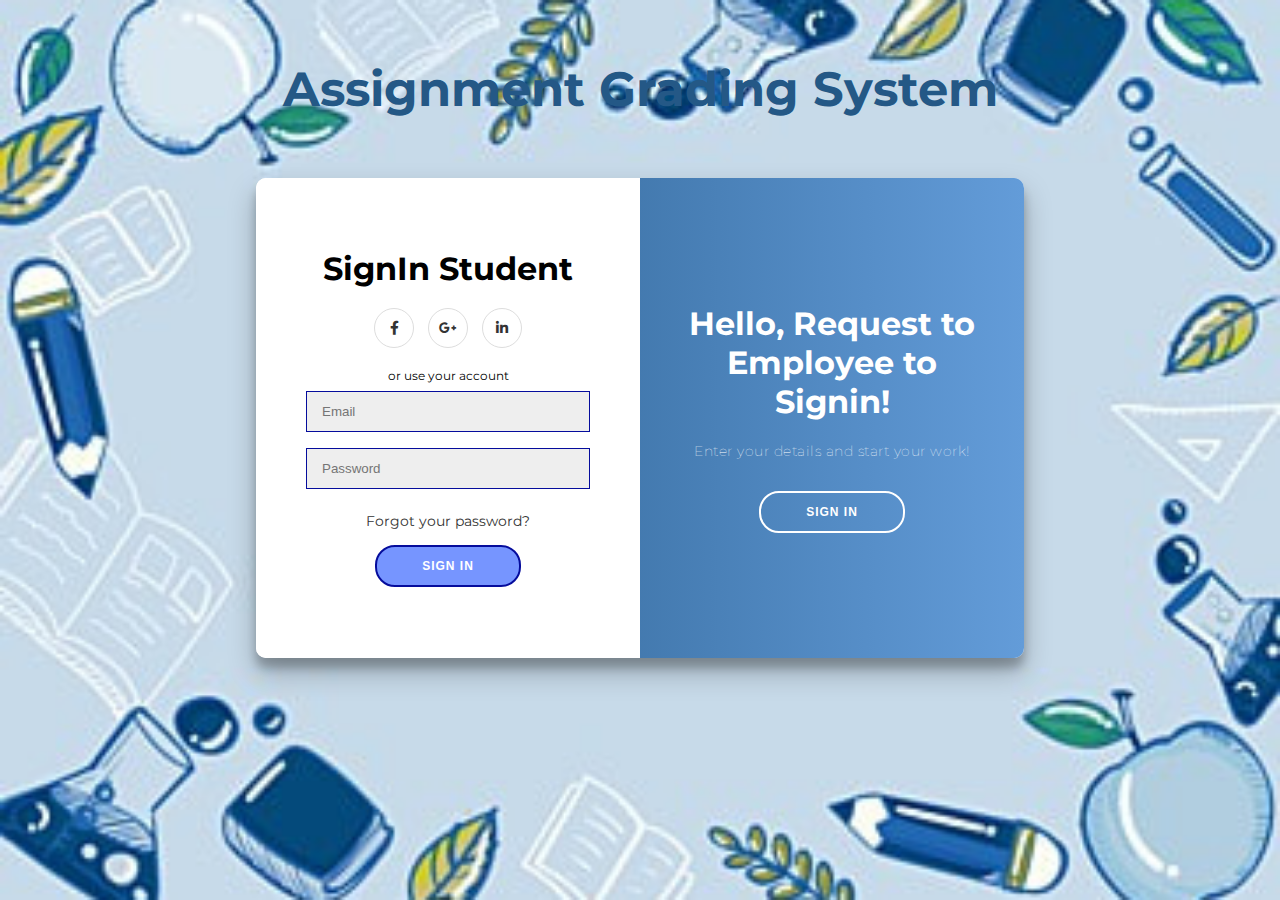
==== src/main/webapp/index.html @ 09702322 "first commit" ====
<!DOCTYPE html>
<html lang="en">
<head>
  <meta charset="UTF-8">
  <meta name="viewport" content="width=device-width, initial-scale=1.0">
  <title>WELCOME TO LMS</title>
  <link rel='stylesheet' href='https://cdnjs.cloudflare.com/ajax/libs/font-awesome/5.14.0/css/all.min.css'>
  <link rel="stylesheet" href="./style.css">
</head>
<body>
  <header>
    <h1>Assignment Grading System</h1>
  </header>
  
  <div class="container" id="container">
    <div class="form-container sign-in1-container">
      <form action="dashboard.html" method="GET">
        <h1>SignIn Teacher</h1>
        <div class="social-container">
          <a href="#" class="social"><i class="fab fa-facebook-f"></i></a>
          <a href="#" class="social"><i class="fab fa-google-plus-g"></i></a>
          <a href="#" class="social"><i class="fab fa-linkedin-in"></i></a>
        </div>
        <span>or use your ID and Password for SignIn</span>
        <input type="email" placeholder="Email" required />
        <input type="password" placeholder="Password" required />
        <a href="#">Forgot your password?</a>
        <button type="submit">Sign In</button>
      </form>
    </div>
    
    <div class="form-container sign-in-container">
      <form action="dashboard.html" method="GET">
        <h1>SignIn Student</h1>
        <div class="social-container">
          <a href="#" class="social"><i class="fab fa-facebook-f"></i></a>
          <a href="#" class="social"><i class="fab fa-google-plus-g"></i></a>
          <a href="#" class="social"><i class="fab fa-linkedin-in"></i></a>
        </div>
        <span>or use your account</span>
        <input type="email" placeholder="Email" required />
        <input type="password" placeholder="Password" required />
        <a href="#">Forgot your password?</a>
        <button type="submit">Sign In</button>
      </form>
    </div>
    
    <div class="overlay-container">
      <div class="overlay">
        <div class="overlay-panel overlay-left">
          <h1>Welcome Back!</h1>
          <p>To keep connected with us please login with your personal info</p>
          <button class="ghost" id="signIn">Sign In</button>
        </div>
        <div class="overlay-panel overlay-right">
          <h1>Hello, Request to Employee to Signin!</h1>
          <p>Enter your details and start your work!</p>
          <button class="ghost" id="signIn1">Sign In</button>
        </div>
      </div>
    </div>
  </div>

  <script>
    const signIn1Button = document.getElementById('signIn1');
    const signInButton = document.getElementById('signIn');
    const container = document.getElementById('container');

    signIn1Button.addEventListener('click', () => {
      container.classList.add("right-panel-active");
    });

    signInButton.addEventListener('click', () => {
      container.classList.remove("right-panel-active");
    });
  </script>
</body>
</html>
---- src/main/webapp/style.css ----
@charset "UTF-8";

@import url('https://fonts.googleapis.com/css?family=Montserrat:400,800');

* {
    box-sizing: border-box;
}

body {
    background: url('./Images/study1.jpg') no-repeat center center fixed; /* Use relative path */
    background-size: cover;
    display: flex;
    flex-direction: column; /* Align header and container vertically */
    align-items: center; /* Center horizontally */
    font-family: 'Montserrat', sans-serif;
    height: 100vh;
    margin: 0;
}

header {
    text-align: center; /* Center header text */
    margin-bottom: 20px; /* Space between header and container */
    color: #245886; /* Set header text color */
    margin-top: 60px;
    font-size: 24px;
}

h1 {
    font-weight: bold;
    margin: 0;
}

h2 {
    text-align: center;
}

p {
    font-size: 14px;
    font-weight: 100;
    line-height: 20px;
    letter-spacing: 0.5px;
    margin: 20px 0 30px;
}

span {
    font-size: 12px;
}

a {
    color: #333;
    font-size: 14px;
    text-decoration: none;
    margin: 15px 0;
}

button {
    border-radius: 20px;
    border: 2px solid #050C9C;
    background-color: #7695FF;
    color: #FFFFFF;
    font-size: 12px;
    font-weight: bold;
    padding: 12px 45px;
    letter-spacing: 1px;
    text-transform: uppercase;
    transition: transform 80ms ease-in;
}

button:active {
    transform: scale(0.95);
}

button:focus {
    outline: none;
}

button.ghost {
    background-color: transparent;
    border-color: #FFFFFF;
}

form {
    background-color: #FFFFFF;
    display: flex;
    align-items: center;
    justify-content: center;
    flex-direction: column;
    padding: 0 50px;
    height: 100%;
    text-align: center;
}

input {
    background-color: #eee;
    border: 1.8px solid #050C9C;
    padding: 12px 15px;
    margin: 8px 0;
    width: 100%;
}

.container {
    background-color: #FFFFFF; /* Solid background for container */
    border-radius: 10px;
    box-shadow: 0 14px 28px rgba(0,0,0,0.25), 
                0 10px 10px rgba(0,0,0,0.22);
    position: relative;
    overflow: hidden;
    width: 768px;
    max-width: 100%;
    min-height: 480px;
    display: flex; /* Allow flex behavior for form containers */
    align-items: center; /* Center forms vertically */
    margin-top: 40px;
}

.form-container {
    position: absolute;
    top: 0;
    height: 100%;
    transition: all 0.6s ease-in-out;
}

.sign-in-container {
    left: 0;
    width: 50%;
    z-index: 2;
}

.container.right-panel-active .sign-in-container {
    transform: translateX(100%);
}

.sign-in1-container {
    left: 0;
    width: 50%;
    opacity: 0;
    z-index: 1;
}

.container.right-panel-active .sign-in1-container {
    transform: translateX(100%);
    opacity: 1;
    z-index: 5;
    animation: show 0.6s;
}

@keyframes show {
    0%, 49.99% {
        opacity: 0;
        z-index: 1;
    }
    
    50%, 100% {
        opacity: 1;
        z-index: 5;
    }
}

.overlay-container {
    position: absolute;
    top: 0;
    left: 50%;
    width: 50%;
    height: 100%;
    overflow: hidden;
    transition: transform 0.6s ease-in-out;
    z-index: 100;
}

.container.right-panel-active .overlay-container {
    transform: translateX(-100%);
}

.overlay {
    background: #245886;
    background: -webkit-linear-gradient(to right, #245886, #639CD9);
    background: linear-gradient(to right, #245886, #639CD9);
    background-repeat: no-repeat;
    background-size: cover;
    background-position: 0 0;
    color: #FFFFFF;
    position: relative;
    left: -100%;
    height: 100%;
    width: 200%;
    transform: translateX(0);
    transition: transform 0.6s ease-in-out;
}

.container.right-panel-active .overlay {
    transform: translateX(50%);
}

.overlay-panel {
    position: absolute;
    display: flex;
    align-items: center;
    justify-content: center;
    flex-direction: column;
    padding: 0 40px;
    text-align: center;
    top: 0;
    height: 100%;
    width: 50%;
    transform: translateX(0);
    transition: transform 0.6s ease-in-out;
}

.overlay-left {
    transform: translateX(-20%);
}

.container.right-panel-active .overlay-left {
    transform: translateX(0);
}

.overlay-right {
    right: 0;
    transform: translateX(0);
}

.container.right-panel-active .overlay-right {
    transform: translateX(20%);
}

.social-container {
    margin: 20px 0;
}

.social-container {
    margin: 20px 0;
}

.social-container a {
    border: 1px solid #DDDDDD;
    border-radius: 50%;
    display: inline-flex;
    justify-content: center;
    align-items: center;
    margin: 0 5px;
    height: 40px;
    width: 40px;
}
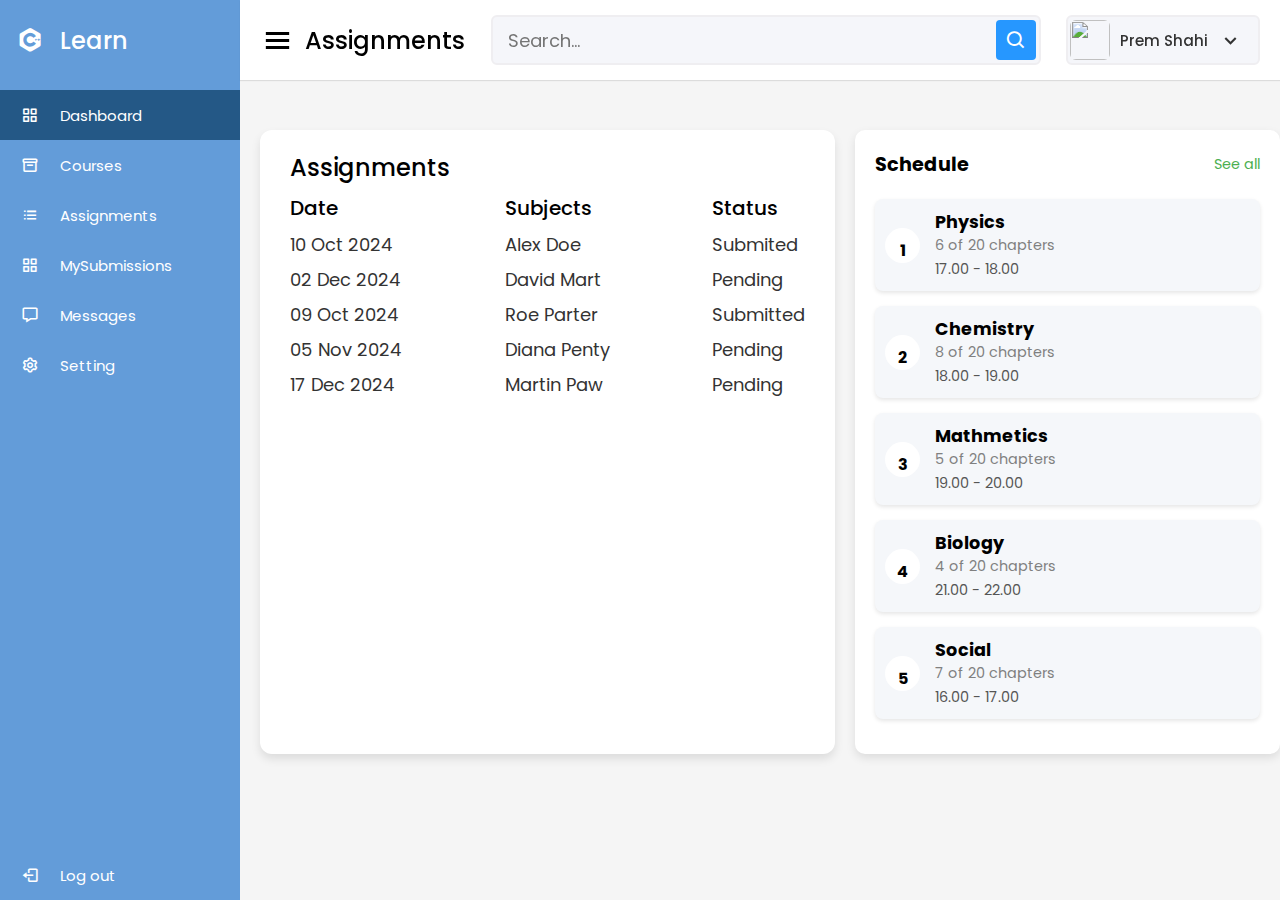
==== commit 6b2815fc: "Update index.html" ====
--- a/src/main/webapp/index.html
+++ b/src/main/webapp/index.html
@@ -1,78 +1,188 @@
 <!DOCTYPE html>
-<html lang="en">
+<!-- Coding by CodingNepal | www.codingnepalweb.com -->
+<html lang="en" dir="ltr">
 <head>
-  <meta charset="UTF-8">
-  <meta name="viewport" content="width=device-width, initial-scale=1.0">
-  <title>WELCOME TO LMS</title>
-  <link rel='stylesheet' href='https://cdnjs.cloudflare.com/ajax/libs/font-awesome/5.14.0/css/all.min.css'>
-  <link rel="stylesheet" href="./style.css">
+    <meta charset="UTF-8">
+    <title>Dashboard</title>
+    <link rel="stylesheet" href="style1.css">
+    <!-- Boxicons CDN Link -->
+    <link href='https://unpkg.com/boxicons@2.0.7/css/boxicons.min.css' rel='stylesheet'>
+    <meta name="viewport" content="width=device-width, initial-scale=1.0">
 </head>
-<body>
-  <header>
-    <h1>Assignment Grading System</h1>
-  </header>
-  
-  <div class="container" id="container">
-    <div class="form-container sign-in1-container">
-      <form action="dashboard.html" method="GET">
-        <h1>SignIn Teacher</h1>
-        <div class="social-container">
-          <a href="#" class="social"><i class="fab fa-facebook-f"></i></a>
-          <a href="#" class="social"><i class="fab fa-google-plus-g"></i></a>
-          <a href="#" class="social"><i class="fab fa-linkedin-in"></i></a>
+  <div class="sidebar">
+    <div class="logo-details">
+      <i class='bx bxl-c-plus-plus'></i>
+      <span class="logo_name">Learn</span>
+    </div>
+      <ul class="nav-links">
+        <li>
+          <a href="#" class="active">
+            <i class='bx bx-grid-alt' ></i>
+            <span class="links_name">Dashboard</span>
+          </a>
+        </li>
+        <li>
+          <a href="courses.html">
+            <i class='bx bx-box' ></i>
+            <span class="links_name">Courses</span>
+          </a>
+        </li>
+        <li>
+          <a href="assignmentslist.html">
+            <i class='bx bx-list-ul' ></i>
+            <span class="links_name">Assignments</span>
+          </a>
+        </li>
+        <li>
+            <a href="mysubmissions.html" >
+                <i class='bx bx-grid-alt'></i>
+                <span class="links_name">MySubmissions</span>
+            </a>
+        </li>
+       <li>
+          <a href="messages.html">
+            <i class='bx bx-message' ></i>
+            <span class="links_name">Messages</span>
+          </a>
+        </li>
+        <li>
+          <a href="#">
+            <i class='bx bx-cog' ></i>
+            <span class="links_name">Setting</span>
+          </a>
+        </li>
+        <li class="log_out">
+          <a href="#">
+            <i class='bx bx-log-out'></i>
+            <span class="links_name">Log out</span>
+          </a>
+        </li>
+      </ul>
+  </div>
+  <section class="home-section">
+    <nav>
+        <div class="sidebar-button">
+            <i class='bx bx-menu sidebarBtn'></i>
+            <span class="dashboard">Assignments</span>
         </div>
-        <span>or use your ID and Password for SignIn</span>
-        <input type="email" placeholder="Email" required />
-        <input type="password" placeholder="Password" required />
-        <a href="#">Forgot your password?</a>
-        <button type="submit">Sign In</button>
-      </form>
+        <div class="search-box">
+            <input type="text" placeholder="Search...">
+            <i class='bx bx-search'></i>
+        </div>
+        <div class="profile-details">
+            <img src="images/profile.jpg" alt="">
+            <span class="admin_name">Prem Shahi</span>
+            <i class='bx bx-chevron-down'></i>
+        </div>	
+    </nav>
+
+    <div class="home-content">
+      <div class="overview-boxes">
+        
+      </div>
+
+      <div class="sales-boxes">
+        <div class="recent-sales box">
+          <div class="title">Assignments</div>
+          <div class="sales-details">
+            <ul class="details">
+              <li class="topic">Date</li>
+              <li><a href="#">10 Oct 2024</a></li>
+              <li><a href="#">02 Dec 2024</a></li>
+              <li><a href="#">09 Oct 2024</a></li>
+              <li><a href="#">05 Nov 2024</a></li>
+              <li><a href="#">17 Dec 2024</a></li>
+              
+            </ul>
+            <ul class="details">
+            <li class="topic">Subjects</li>
+            <li><a href="#">Alex Doe</a></li>
+            <li><a href="#">David Mart</a></li>
+            <li><a href="#">Roe Parter</a></li>
+            <li><a href="#">Diana Penty</a></li>
+            <li><a href="#">Martin Paw</a></li>
+            
+          </ul>
+          <ul class="details">
+            <li class="topic">Status</li>
+            <li><a href="#">Submited</a></li>
+            <li><a href="#">Pending</a></li>
+            <li><a href="#">Submitted</a></li>
+            <li><a href="#">Pending</a></li>
+            <li><a href="#">Pending</a></li>
+            
+          </ul>
+         
+          </div>
+          </div>
+        
+        <div class="schedule-container">
+        <div class="header">
+            <h2>Schedule</h2>
+            <a href="#">See all</a>
+        </div>
+
+        <div class="card">
+            <div class="card-number">1</div>
+            <div class="card-info">
+                <h3>Physics</h3>
+                <p>6 of 20 chapters</p>
+                <span>17.00 - 18.00</span>
+            </div>
+        </div>
+
+        <div class="card">
+            <div class="card-number">2</div>
+            <div class="card-info">
+                <h3>Chemistry</h3>
+                <p>8 of 20 chapters</p>
+                <span>18.00 - 19.00</span>
+            </div>
+        </div>
+
+        <div class="card">
+            <div class="card-number">3</div>
+            <div class="card-info">
+                <h3>Mathmetics</h3>
+                <p>5 of 20 chapters</p>
+                <span>19.00 - 20.00</span>
+            </div>
+        </div>
+
+        <div class="card">
+            <div class="card-number">4</div>
+            <div class="card-info">
+                <h3>Biology</h3>
+                <p>4 of 20 chapters</p>
+                <span>21.00 - 22.00</span>
+            </div>
+        </div>
+
+        <div class="card">
+            <div class="card-number">5</div>
+            <div class="card-info">
+                <h3>Social</h3>
+                <p>7 of 20 chapters</p>
+                <span>16.00 - 17.00</span>
+            </div>
+        </div>
+
     </div>
-    
-    <div class="form-container sign-in-container">
-      <form action="dashboard.html" method="GET">
-        <h1>SignIn Student</h1>
-        <div class="social-container">
-          <a href="#" class="social"><i class="fab fa-facebook-f"></i></a>
-          <a href="#" class="social"><i class="fab fa-google-plus-g"></i></a>
-          <a href="#" class="social"><i class="fab fa-linkedin-in"></i></a>
-        </div>
-        <span>or use your account</span>
-        <input type="email" placeholder="Email" required />
-        <input type="password" placeholder="Password" required />
-        <a href="#">Forgot your password?</a>
-        <button type="submit">Sign In</button>
-      </form>
-    </div>
-    
-    <div class="overlay-container">
-      <div class="overlay">
-        <div class="overlay-panel overlay-left">
-          <h1>Welcome Back!</h1>
-          <p>To keep connected with us please login with your personal info</p>
-          <button class="ghost" id="signIn">Sign In</button>
-        </div>
-        <div class="overlay-panel overlay-right">
-          <h1>Hello, Request to Employee to Signin!</h1>
-          <p>Enter your details and start your work!</p>
-          <button class="ghost" id="signIn1">Sign In</button>
-        </div>
       </div>
     </div>
-  </div>
+  </section>
 
   <script>
-    const signIn1Button = document.getElementById('signIn1');
-    const signInButton = document.getElementById('signIn');
-    const container = document.getElementById('container');
+   let sidebar = document.querySelector(".sidebar");
+let sidebarBtn = document.querySelector(".sidebarBtn");
+sidebarBtn.onclick = function() {
+  sidebar.classList.toggle("active");
+  if(sidebar.classList.contains("active")){
+  sidebarBtn.classList.replace("bx-menu" ,"bx-menu-alt-right");
+}else
+  sidebarBtn.classList.replace("bx-menu-alt-right", "bx-menu");
+}
+ </script>
 
-    signIn1Button.addEventListener('click', () => {
-      container.classList.add("right-panel-active");
-    });
-
-    signInButton.addEventListener('click', () => {
-      container.classList.remove("right-panel-active");
-    });
-  </script>
 </body>
 </html>
--- a/src/main/webapp/style1.css
+++ b/src/main/webapp/style1.css
@@ -0,0 +1,508 @@
+@charset "UTF-8";
+/* Googlefont Poppins CDN Link */
+@import url('https://fonts.googleapis.com/css2?family=Poppins:wght@200;300;400;500;600;700&display=swap');
+*{
+  margin: 0;
+  padding: 0;
+  box-sizing: border-box;
+  font-family: 'Poppins', sans-serif;
+}
+.sidebar{
+  position: fixed;
+  height: 100%;
+  width: 240px;
+  background: #639CD9; 
+  transition: all 0.5s ease;
+}
+.sidebar.active{
+  width: 60px;
+}
+.sidebar .logo-details{
+  height: 80px;
+  display: flex;
+  align-items: center;
+}
+.sidebar .logo-details i{
+  font-size: 28px;
+  font-weight: 500;
+  color: #fff;
+  min-width: 60px;
+  text-align: center
+}
+.sidebar .logo-details .logo_name{
+  color: #fff;
+  font-size: 24px;
+  font-weight: 500;
+}
+.sidebar .nav-links{
+  margin-top: 10px;
+}
+.sidebar .nav-links li{
+  position: relative;
+  list-style: none;
+  height: 50px;
+}
+.sidebar .nav-links li a{
+  height: 100%;
+  width: 100%;
+  display: flex;
+  align-items: center;
+  text-decoration: none;
+  transition: all 0.4s ease;
+}
+.sidebar .nav-links li a.active{
+  background: #245886;
+}
+.sidebar .nav-links li a:hover{
+  background: #245886;
+}
+.sidebar .nav-links li i{
+  min-width: 60px;
+  text-align: center;
+  font-size: 18px;
+  color: #fff;
+}
+.sidebar .nav-links li a .links_name{
+  color: #fff;
+  font-size: 15px;
+  font-weight: 400;
+  white-space: nowrap;
+}
+.sidebar .nav-links .log_out{
+  position: absolute;
+  bottom: 0;
+  width: 100%;
+}
+.home-section{
+  position: relative;
+  background: #f5f5f5;
+  min-height: 100vh;
+  width: calc(100% - 240px);
+  left: 240px;
+  transition: all 0.5s ease;
+}
+.sidebar.active ~ .home-section{
+  width: calc(100% - 60px);
+  left: 60px;
+}
+.home-section nav{
+  display: flex;
+  justify-content: space-between;
+  height: 80px;
+  background: #fff;
+  display: flex;
+  align-items: center;
+  position: fixed;
+  width: calc(100% - 240px);
+  left: 240px;
+  z-index: 100;
+  padding: 0 20px;
+  box-shadow: 0 1px 1px rgba(0, 0, 0, 0.1);
+  transition: all 0.5s ease;
+}
+.sidebar.active ~ .home-section nav{
+  left: 60px;
+  width: calc(100% - 60px);
+}
+.home-section nav .sidebar-button{
+  display: flex;
+  align-items: center;
+  font-size: 24px;
+  font-weight: 500;
+}
+nav .sidebar-button i{
+  font-size: 35px;
+  margin-right: 10px;
+}
+.home-section nav .search-box{
+  position: relative;
+  height: 50px;
+  max-width: 550px;
+  width: 100%;
+  margin: 0 20px;
+}
+nav .search-box input{
+  height: 100%;
+  width: 100%;
+  outline: none;
+  background: #F5F6FA;
+  border: 2px solid #EFEEF1;
+  border-radius: 6px;
+  font-size: 18px;
+  padding: 0 15px;
+}
+nav .search-box .bx-search{
+  position: absolute;
+  height: 40px;
+  width: 40px;
+  background: #2697FF;
+  right: 5px;
+  top: 50%;
+  transform: translateY(-50%);
+  border-radius: 4px;
+  line-height: 40px;
+  text-align: center;
+  color: #fff;
+  font-size: 22px;
+  transition: all 0.4 ease;
+}
+.home-section nav .profile-details{
+  display: flex;
+  align-items: center;
+  background: #F5F6FA;
+  border: 2px solid #EFEEF1;
+  border-radius: 6px;
+  height: 50px;
+  min-width: 190px;
+  padding: 0 15px 0 2px;
+}
+nav .profile-details img{
+  height: 40px;
+  width: 40px;
+  border-radius: 6px;
+  object-fit: cover;
+}
+nav .profile-details .admin_name{
+  font-size: 15px;
+  font-weight: 500;
+  color: #333;
+  margin: 0 10px;
+  white-space: nowrap;
+}
+nav .profile-details i{
+  font-size: 25px;
+  color: #333;
+}
+.home-section .home-content{
+  position: relative;
+  padding-top: 104px;
+}
+.home-content .overview-boxes{
+  display: flex;
+  align-items: center;
+  justify-content: space-between;
+  flex-wrap: wrap;
+  padding: 0 20px;
+  margin-bottom: 26px;
+}
+.overview-boxes .box{
+  display: flex;
+  align-items: center;
+  justify-content: center;
+  width: calc(100% / 4 - 15px);
+  background: #fff;
+  padding: 50px 14px;
+  border-radius: 12px;
+  box-shadow: 0 5px 10px rgba(0,0,0,0.1);
+}
+.overview-boxes .box-topic{
+  font-size: 20px;
+  font-weight: 500;
+}
+.home-content .box .number{
+  display: inline-block;
+  font-size: 35px;
+  margin-top: -6px;
+  font-weight: 500;
+  
+}
+.home-content .box .indicator{
+  display: flex;
+  align-items: center;
+  
+}
+.home-content .box .indicator i{
+  height: 20px;
+  width: 20px;
+  background: #8FDACB;
+  line-height: 20px;
+  text-align: center;
+  border-radius: 50%;
+  color: #fff;
+  font-size: 20px;
+  margin-right: 5px;
+  
+}
+.box .indicator i.down{
+  background: #e87d88;
+}
+.home-content .box .indicator .text{
+  font-size: 12px;
+}
+.home-content .box .cart{
+  display: inline-block;
+  font-size: 32px;
+  height: 50px;
+  width: 50px;
+  background: #cce5ff;
+  line-height: 50px;
+  text-align: center;
+  color: #66b0ff;
+  border-radius: 12px;
+  margin: -15px 0 0 6px;
+}
+.home-content .box .cart.two{
+   color: #2BD47D;
+   background: #C0F2D8;
+ }
+.home-content .box .cart.three{
+   color: #ffc233;
+   background: #ffe8b3;
+ }
+.home-content .box .cart.four{
+   color: #e05260;
+   background: #f7d4d7;
+ }
+.home-content .total-order{
+  font-size: 20px;
+  font-weight: 500;
+}
+.home-content .sales-boxes{
+  display: flex;
+  justify-content: space-between;
+  /* padding: 0 20px; */
+}
+
+/* left box */
+.home-content .sales-boxes .recent-sales{
+  width: 65%;
+  background: #fff;
+  padding: 20px 30px;
+  margin: 0 20px;
+  border-radius: 12px;
+  box-shadow: 0 5px 10px rgba(0, 0, 0, 0.1);
+}
+.home-content .sales-boxes .sales-details{
+  display: flex;
+  align-items: center;
+  justify-content: space-between;
+}
+.sales-boxes .box .title{
+  font-size: 24px;
+  font-weight: 500;
+  /* margin-bottom: 10px; */
+}
+.sales-boxes .sales-details li.topic{
+  font-size: 20px;
+  font-weight: 500;
+}
+.sales-boxes .sales-details li{
+  list-style: none;
+  margin: 8px 0;
+}
+.sales-boxes .sales-details li a{
+  font-size: 18px;
+  color: #333;
+  font-size: 400;
+  text-decoration: none;
+}
+.sales-boxes .box .button{
+  width: 100%;
+  display: flex;
+  justify-content: flex-end;
+}
+.sales-boxes .box .button a{
+  color: #fff;
+  background: #245886;
+  padding: 4px 12px;
+  font-size: 15px;
+  font-weight: 400;
+  border-radius: 4px;
+  text-decoration: none;
+  transition: all 0.3s ease;
+}
+.sales-boxes .box .button a:hover{
+  background:  #0d3073;
+}
+
+/* Right box */
+.home-content .sales-boxes .top-sales{
+  width: 35%;
+  background: #fff;
+  padding: 20px 30px;
+  margin: 0 20px 0 0;
+  border-radius: 12px;
+  box-shadow: 0 5px 10px rgba(0, 0, 0, 0.1);
+}
+.sales-boxes .top-sales li{
+  display: flex;
+  align-items: center;
+  justify-content: space-between;
+  margin: 10px 0;
+}
+.sales-boxes .top-sales li a img{
+  height: 40px;
+  width: 40px;
+  object-fit: cover;
+  border-radius: 12px;
+  margin-right: 10px;
+  background: #333;
+}
+.sales-boxes .top-sales li a{
+  display: flex;
+  align-items: center;
+  text-decoration: none;
+}
+.sales-boxes .top-sales li .product,
+.price{
+  font-size: 17px;
+  font-weight: 400;
+  color: #333;
+}
+/* Responsive Media Query */
+@media (max-width: 1240px) {
+  .sidebar{
+    width: 60px;
+  }
+  .sidebar.active{
+    width: 220px;
+  }
+  .home-section{
+    width: calc(100% - 60px);
+    left: 60px;
+  }
+  .sidebar.active ~ .home-section{
+    /* width: calc(100% - 220px); */
+    overflow: hidden;
+    left: 220px;
+  }
+  .home-section nav{
+    width: calc(100% - 60px);
+    left: 60px;
+  }
+  .sidebar.active ~ .home-section nav{
+    width: calc(100% - 220px);
+    left: 220px;
+  }
+}
+@media (max-width: 1150px) {
+  .home-content .sales-boxes{
+    flex-direction: column;
+  }
+  .home-content .sales-boxes .box{
+    width: 100%;
+    overflow-x: scroll;
+    margin-bottom: 30px;
+  }
+  .home-content .sales-boxes .top-sales{
+    margin: 0;
+  }
+}
+@media (max-width: 1000px) {
+  .overview-boxes .box{
+    width: calc(100% / 2 - 15px);
+    margin-bottom: 15px;
+  }
+}
+@media (max-width: 700px) {
+  nav .sidebar-button .dashboard,
+  nav .profile-details .admin_name,
+  nav .profile-details i{
+    display: none;
+  }
+  .home-section nav .profile-details{
+    height: 50px;
+    min-width: 40px;
+  }
+  .home-content .sales-boxes .sales-details{
+    width: 560px;
+  }
+}
+@media (max-width: 550px) {
+  .overview-boxes .box{
+    width: 100%;
+    margin-bottom: 15px;
+  }
+  .sidebar.active ~ .home-section nav .profile-details{
+    display: none;
+  }
+}
+  @media (max-width: 400px) {
+  .sidebar{
+    width: 0;
+  }
+  .sidebar.active{
+    width: 60px;
+  }
+  .home-section{
+    width: 100%;
+    left: 0;
+  }
+  .sidebar.active ~ .home-section{
+    left: 60px;
+    width: calc(100% - 60px);
+  }
+  .home-section nav{
+    width: 100%;
+    left: 0;
+  }
+  .sidebar.active ~ .home-section nav{
+    left: 60px;
+    width: calc(100% - 60px);
+  }
+}
+
+
+
+.schedule-container {
+    background-color: white;
+    padding: 20px;
+    border-radius: 10px;
+    width: 500px;
+    box-shadow: 0px 4px 10px rgba(0, 0, 0, 0.1);
+}
+
+.header {
+    display: flex;
+    justify-content: space-between;
+    align-items: center;
+    margin-bottom: 20px;
+}
+
+.header h2 {
+    margin: 0;
+    font-size: 1.2em;
+}
+
+.header a {
+    text-decoration: none;
+    color: #4CAF50;
+    font-size: 0.9em;
+}
+
+.card {
+    display: flex;
+    margin-bottom: 15px;
+    background-color: #f5f7fa;
+    padding: 10px;
+    border-radius: 8px;
+    align-items: center;
+    box-shadow: 0px 2px 4px rgba(0, 0, 0, 0.1);
+}
+
+.card-number {
+    background-color: white;
+    border-radius: 50%;
+    padding: 10px;
+    text-align: center;
+    width: 35px;
+    height: 35px;
+    font-weight: bold;
+    margin-right: 15px;
+}
+
+.card-info h3 {
+    margin: 0;
+    font-size: 1.1em;
+}
+
+.card-info p {
+    margin: 0;
+    font-size: 0.9em;
+    color: gray;
+}
+
+.card-info span {
+    font-size: 0.9em;
+    color: #555;
+}
